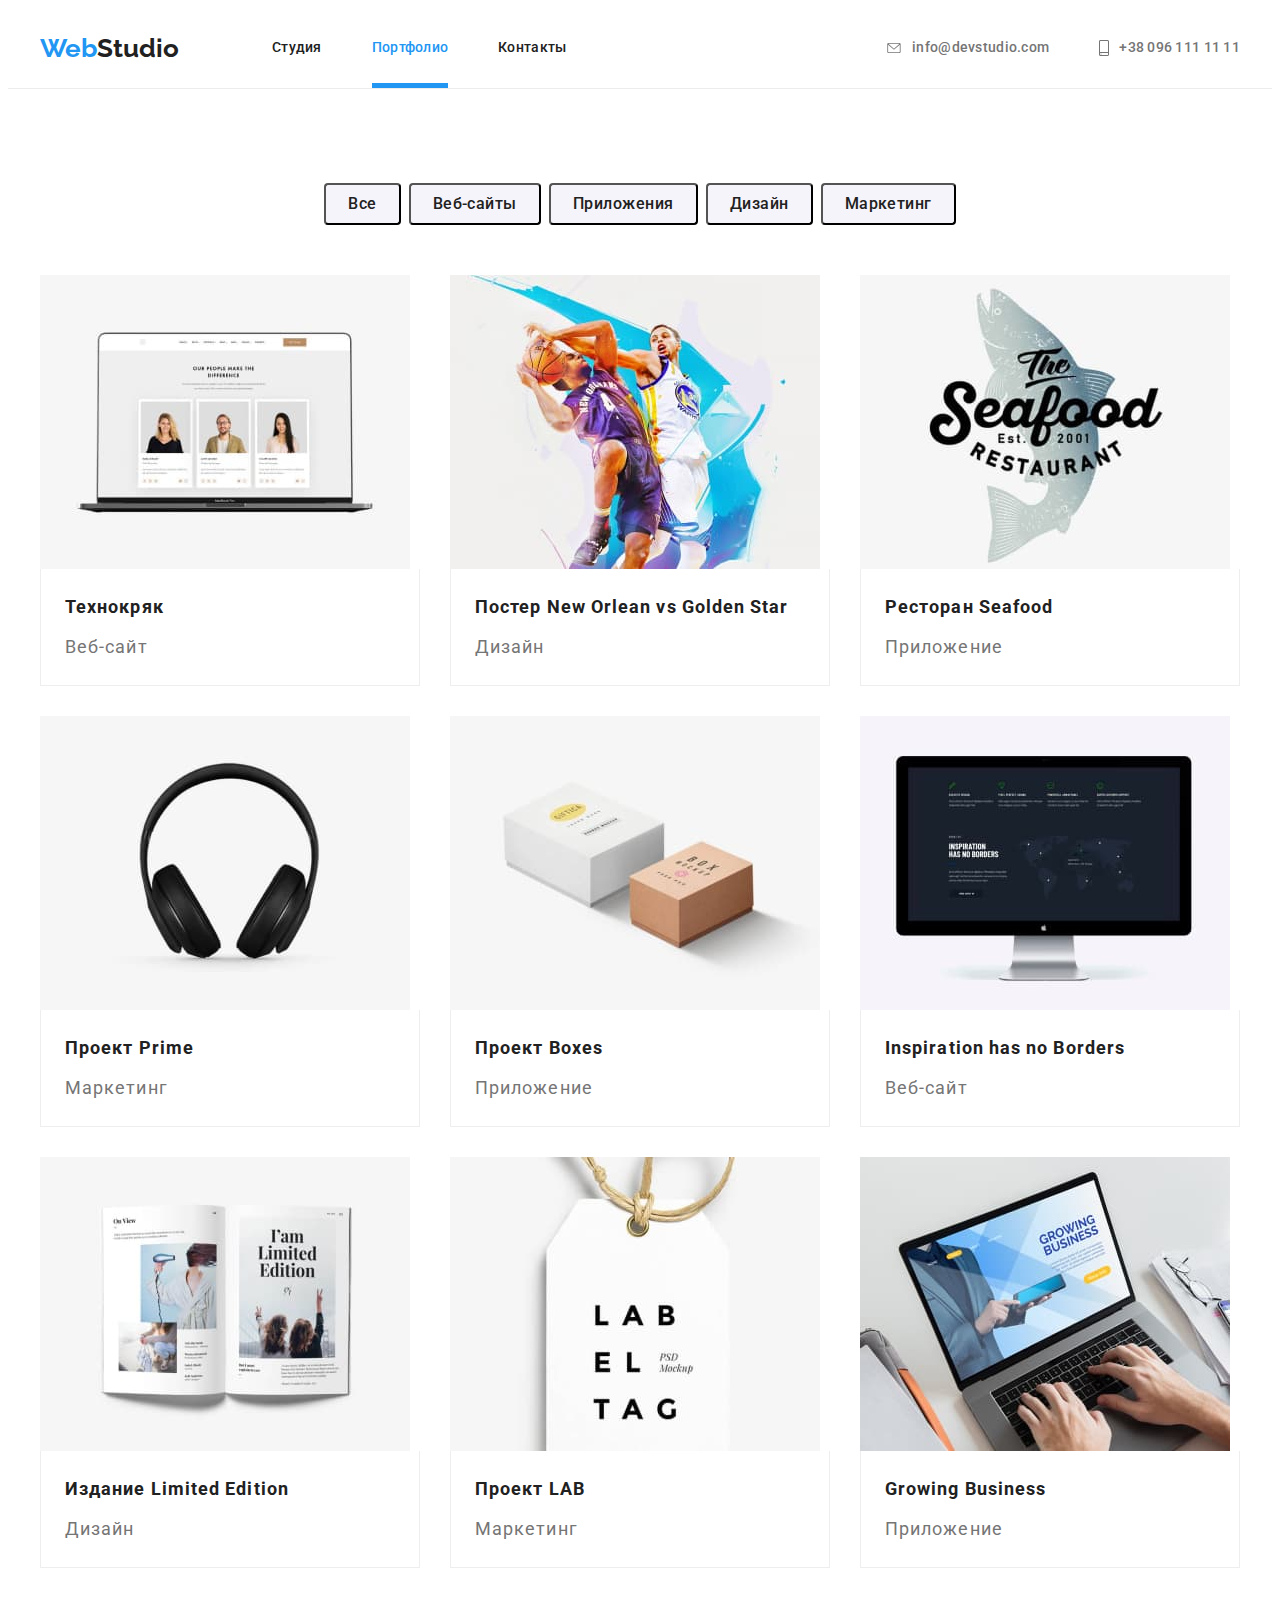
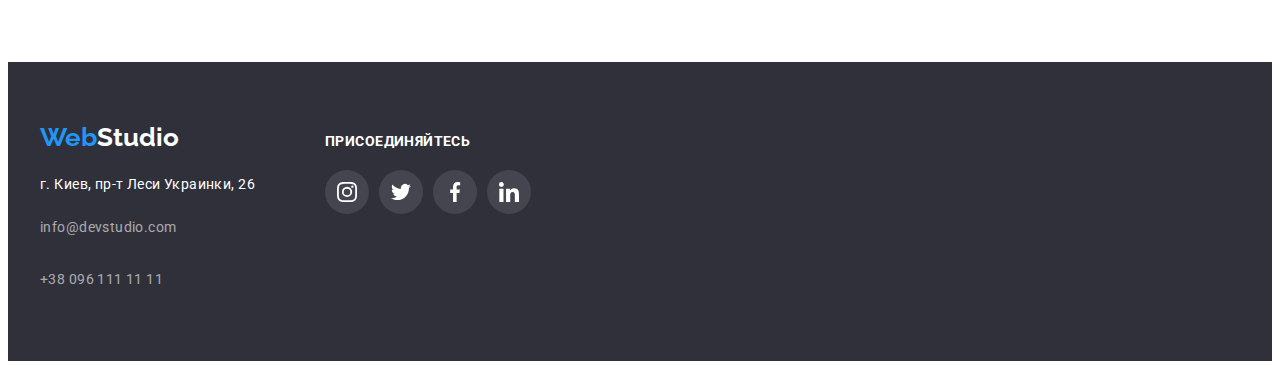
==== portfolio.html @ a8ce711b "Сделана стартовая страница ДЗ 06" ====
<!DOCTYPE html>
<html lang="ru">
<head>
    <meta charset="UTF-8">
    <meta http-equiv="X-UA-Compatible" content="IE=edge">
    <meta name="viewport" content="width=device-width, initial-scale=1.0">
    <title>portfolio</title>
    <link rel="stylesheet" href="https://cdnjs.cloudflare.com/ajax/libs/modern-normalize/1.0.0/modern-normalize.min.css"
        integrity="sha512-ISS7cAi1PEhQ8jnbJpJZMd29NlhNj4AWYyLOSp2CE/CsHxTCu+r+t0D2yoJudVrd0/8fTVPUVDzY5Tvli75u/g=="
        crossorigin="anonymous" />
    <link rel="preconnect" href="https://fonts.gstatic.com">
    <link href="https://fonts.googleapis.com/css2?family=Oleo+Script&family=Raleway:wght@700&family=Roboto:wght@400;500;700;900&display=swap"
        rel="stylesheet">
    <link rel="stylesheet" href="./css/styles.css">
</head>
<body>
    <!--Это шапка страницы-->
    <header class="header">
        <div class="container">
            <nav class="navigation">
                <a class="link logo" href="./index.html">Web<span class="logo-studio-header logo">Studio </span></a>
                <ul class="list navigation-list">
                    <li class="navigation-item"> <a class="link navigation-links" href="./index.html">Студия</a></li>
                    <li class="navigation-item"> <a class="link current navigation-links" href="#">Портфолио</a></li>
                    <li class="navigation-item"> <a class="link navigation-links" href="#">Контакты</a></li>
                </ul>
            </nav>
    
            <ul class="list navigation-list header-contacts">
                <li class="navigation-item ">
                    <a class="link contact-links header-contacts-icon" href="info@devstudio.com">
                        <svg width="16" height="10" class="contact-links-icon">
                            <use href="./images/symbol-defs.svg#envelope-1"></use>
                        </svg>
            
                        info@devstudio.com
                    </a>
            
                </li>
            
                <li class="navigation-item">
                    <a class="link contact-links header-contacts-icon" href="tel:+380961111111">
                        <svg width="10" height="16" class="contact-links-icon">
                            <use href="./images/symbol-defs.svg#smartphone"></use>
                        </svg>
            
                        +38 096 111 11 11
                    </a>
                </li>
            </ul>
        </div>
    </header>

    <!-- Это основной уникальный контен данной страницы-->
    <main>

        <!--Это логический заголовок, который не будет отображаться на странице, но нужен по семантике -->
        <h1 class="visually-hidden">Наши работы</h1>

        <!--PORTFOLIO. SECTION OUR WORKS-->
        <section class="section">
            <div class="container"> 
                <ul class="list list-works-btm">
                    <li class="works-btm-item"><button class="filter-btm" type="button">Все</button></li>
                    <li class="works-btm-item"><button class="filter-btm" type="button">Веб-сайты</button></li>
                    <li class="works-btm-item"><button class="filter-btm" type="button">Приложения</button></li>
                    <li class="works-btm-item"><button class="filter-btm" type="button">Дизайн</button></li>
                    <li class="works-btm-item"><button class="filter-btm" type="button">Маркетинг</button></li>
                </ul>
                                
                <ul class="list work-card-list">
                    <li class="work-card">
                        <a class="link works-overlay-link-wrapper" href="#">
                            <div class="works-overlay-wrapper">
                                <img src="./images/portfolio-img/technokryak.jpg" alt="Монитор ноутбука с тремя портретами" >
                                    <p class="works-overlay-description"> Технокряк это современная площадка распространения коронавируса.
                                        Компании используют эту платформу для цифрового шпионажа и атак
                                        на защищённые сервера конкурентов.
                                    </p>
                            </div>

                            <div class="work-card-content">
                                <h2 class="works-title">Технокряк</h2>
                                <p class="works-description">Веб-сайт</p>
                            </div>     

                        </a>
                    </li>
                    <li class="work-card">
                        <a class="link  works-overlay-link-wrapper" href="#">
                            <div class="works-overlay-wrapper">
                                <img src="./images/portfolio-img/poster-new-orlean.jpg" alt="Два баскетболиста">
                                <p class="works-overlay-description">Lorem ipsum dolor sit amet consectetur adipisicing elit. Impedit inventore, cumque sint atque soluta error non minus modi. Cupiditate modi labore ex quas earum debitis facilis quod culpa voluptatibus eum!</p>
                            </div>
                            
                            <div class="work-card-content">
                                <h2 class="works-title">Постер New Orlean vs Golden Star</h2>
                                <p class="works-description">Дизайн</p>
                            </div>
                        </a>
                    </li>
                    <li class="work-card">
                        <a class="link  works-overlay-link-wrapper" href="#">
                            <div class="works-overlay-wrapper">
                                <img src="./images/portfolio-img/restaurant-seafood.jpg" alt="Логотип Ресторана Seafood">
                                <p class="works-overlay-description">Lorem ipsum dolor sit amet consectetur adipisicing elit. Impedit inventore,
                                    cumque sint atque soluta error non minus modi. Cupiditate modi labore ex quas earum debitis facilis quod
                                    culpa voluptatibus eum!</p>
                            </div>
                            
                            <div class="work-card-content">
                                <h2 class="works-title">Ресторан Seafood</h2>
                                <p class="works-description">Приложение</p>
                            </div>
                         </a>
                    </li>
                    <li class="work-card">
                        <a class="link  works-overlay-link-wrapper" href="#">
                            <div class="works-overlay-wrapper">
                                <img src="./images/portfolio-img/project-prime.jpg" alt="Наушники">
                                <p class="works-overlay-description">Lorem ipsum dolor sit amet consectetur adipisicing elit. Impedit inventore,
                                    cumque sint atque soluta error non minus modi. Cupiditate modi labore ex quas earum debitis facilis quod
                                    culpa voluptatibus eum!</p>
                            </div>
                            
                            <div class="work-card-content">
                                <h2 class="works-title">Проект Prime</h2>
                                <p class="works-description">Маркетинг</p>
                            </div>
                        </a>
                    </li>
                    <li class="work-card">
                        <a class="link  works-overlay-link-wrapper" href="#">
                            <div class="works-overlay-wrapper">
                                <img src="./images/portfolio-img/project-boxes.jpg" alt="Две коробки">
                                <p class="works-overlay-description">Lorem ipsum dolor sit amet consectetur adipisicing elit. Impedit inventore,
                                    cumque sint atque soluta error non minus modi. Cupiditate modi labore ex quas earum debitis facilis quod
                                    culpa voluptatibus eum!</p>
                            </div>
                            
                            <div class="work-card-content">
                                <h2 class="works-title">Проект Boxes</h2>
                                <p class="works-description">Приложение</p>
                            </div>
                        </a>
                    </li>
                    <li class="work-card">
                        <a class="link  works-overlay-link-wrapper" href="#">
                            <div class="works-overlay-wrapper">
                                <img src="./images/portfolio-img/inspiration.jpg" alt="Монитор">
                                <p class="works-overlay-description">Lorem ipsum dolor sit amet consectetur adipisicing elit. Impedit inventore,
                                    cumque sint atque soluta error non minus modi. Cupiditate modi labore ex quas earum debitis facilis quod
                                    culpa voluptatibus eum!</p>
                            </div>
                           
                            <div class="work-card-content">
                                <h2 class="works-title">Inspiration has no Borders</h2>
                                <p class="works-description">Веб-сайт</p>
                            </div> 
                        </a>
                    </li>
                    <li class="work-card">
                        <a class="link  works-overlay-link-wrapper" href="#">
                            <div class="works-overlay-wrapper">
                            <img src="./images/portfolio-img/limited-edition.jpg" alt="Раскрытый журнал">
                                <p class="works-overlay-description">Lorem ipsum dolor sit amet consectetur adipisicing elit. Impedit inventore,
                                    cumque sint atque soluta error non minus modi. Cupiditate modi labore ex quas earum debitis facilis quod
                                    culpa voluptatibus eum!</p>
                            </div>
                            
                            <div class="work-card-content">
                                <h2 class="works-title">Издание Limited Edition</h2>
                                <p class="works-description">Дизайн</p>
                            </div>
                        </a>
                    </li>
                    <li class="work-card">
                    <a class="link  works-overlay-link-wrapper" href="#">
                        <div class="works-overlay-wrapper">
                            <img src="./images/portfolio-img/project-lab.jpg" alt="Этикетка">
                            <p class="works-overlay-description">Lorem ipsum dolor sit amet consectetur adipisicing elit. Impedit inventore,
                                cumque sint atque soluta error non minus modi. Cupiditate modi labore ex quas earum debitis facilis quod
                                culpa voluptatibus eum!</p>
                        </div>
                           
                        <div class="work-card-content">
                            <h2 class="works-title">Проект LAB</h2>
                            <p class="works-description">Маркетинг</p>
                        </div>
                    </a>
                    </li>
                    <li class="work-card">
                        <a class="link  works-overlay-link-wrapper" href="#">
                            <div class="works-overlay-wrapper">
                                <img src="./images/portfolio-img/growing-business.jpg" alt="Человек печатает на ноутбуке">
                                <p class="works-overlay-description">Lorem ipsum dolor sit amet consectetur adipisicing elit. Impedit inventore,
                                    cumque sint atque soluta error non minus modi. Cupiditate modi labore ex quas earum debitis facilis quod
                                    culpa voluptatibus eum!</p>
                            </div>
                            
                            <div class="work-card-content">
                                <h2 class="works-title">Growing Business</h2>
                                <p class="works-description">Приложение</p>
                            </div>
                        </a>
                    </li>
                </ul>
            </div>
        </section>
            
    </main>

        <!--Это подвал страницы-->
<footer>
    <div class="container footer-content">
        <div class="footer-content-item">
            <a class="link logo" href="./index.html">Web<span class="logo-studio-footer logo">Studio</span></a>
            <address class="address">
                <ul class="list">
                    <li class="footer-item">
                        <p>г. Киев, пр-т Леси Украинки, 26 </p>
                    </li>
                    <li class="footer-item"> <a class="link footer-contacts"
                            href="info@devstudio.com">info@devstudio.com</a>
                    </li>
                    <li class="footer-item"> <a class="link footer-contacts" href="tel:+380961111111">+38 096 111 11
                            11</a></li>
                </ul>
            </address>
        </div>

        <div class="footer-content-item">
            <h2 class="join">присоединяйтесь</h2>

            <ul class="list social-list  social-list social-list-footer">
                <li class="soc-link-in-footer">
                    <a href="#" class="link social-list-link social-list-link-footer ">
                        <svg class="social-list-icon social-list-icon-footer">
                            <use href="./images/symbol-defs.svg#instagram-2"> </use>
                        </svg>
                    </a>
                </li>

                <li class="soc-link-in-footer">
                    <a href="#" class="link social-list-link social-list-link-footer">
                        <svg class="social-list-icon social-list-icon-footer">
                            <use href="./images/symbol-defs.svg#twitter-1"> </use>
                        </svg>
                    </a>
                </li>

                <li class="soc-link-in-footer">
                    <a href="#" class="link social-list-link social-list-link-footer ">
                        <svg class="social-list-icon social-list-icon-footer">
                            <use href="./images/symbol-defs.svg#facebook-1"> </use>
                        </svg>
                    </a>
                </li>

                <li class="soc-link-in-footer">
                    <a href="#" class="link social-list-link social-list-link-footer ">
                        <svg class="social-list-icon social-list-icon-footer">
                            <use href="./images/symbol-defs.svg#linkedin-1"> </use>
                        </svg>
                    </a>
                </li>
            </ul>
        </div>
    </div>
</footer>
    
</body>
</html>
---- css/styles.css ----
/* ============= RESET STYLES ============= */

h1,
h2,
h3,
h4,
h5,
h6,
p {
  margin: 0;
}

ul,
ol {
  margin: 0;
  padding: 0;
}

img {
  display: block;
  max-width: 100%;
}

.link {
  text-decoration: none;
}

.list {
  list-style: none;
}

/* ============= END RESET STYLES ============= */

:root {
  --main-font: "Roboto", sans-serif;
  --secondary-font: "Raleway", sans-serif;
  /*--third-font: "Oleo Script", cursive;*/
  --header-color: #212121;
  --content-color: #757575;
  --accent-color: #2196f3;
  --white-color: #ffffff;
  --silver-backgr: #f5f4fa;
  --dark-backgr: #2f303a;
  --btm-hover: #188ce8;
  --header-line: #ececec;
  --work-card-border: #eeeeee;
  --padding-value: 94px;
  --hero-bkg-color: #c4c4c4;
  --social-link-color: #afb1b8;
}

body {
  font-family: var(--main-font);
  /*background: #e5e5e5;*/
  color: var(--content-color);
}

header {
  background: var(--white-color);
  border-bottom: 1px solid var(--header-line);
}

/*  Это патерн для крытия логических заголовков */
.visually-hidden {
  position: absolute !important;
  clip: rect(1px 1px 1px 1px); /* IE6, IE7 */
  clip: rect(1px, 1px, 1px, 1px);
  padding: 0 !important;
  border: 0 !important;
  height: 1px !important;
  width: 1px !important;
  overflow: hidden;
}

/* ============= COMPONENTS ============= */
.container {
  width: 1200px;
  margin: 0 auto;
  padding-left: 15px;
  padding-right: 15px;
}

.section {
  padding-top: var(--padding-value);
  padding-bottom: var(--padding-value);
}

/* ============= END COMPONENTS ============= */

/* ============= HEADER ============= */
.header {
  display: flex;
  align-items: center;
}

.header .container {
  display: flex;
  align-items: center;
}

.navigation {
  display: flex;
  align-items: center;
}

.navigation-list {
  display: flex;
  align-items: center;
  margin-left: 93px;
}

.logo {
  font-family: var(--secondary-font);
  font-weight: 700;
  font-size: 26px;
  line-height: 1.19;
  color: var(--accent-color);

  transition: color 250ms cubic-bezier(0.4, 0, 0.2, 1);

  animation-duration: 3000ms;
}

/* НЕ ЗНАЮ НУЖНЫ ЛИ ЭТИ ЭФФЕКТЫ НА ЛОГОТИПЕ, НО НА ВСЯКИЙ СЛУЧАЙ СДЕЛАЛ. ПРИМЕНЯЕТСЯ И В ШАПКЕ И В ФУТЕРЕ*/
.logo:hover,
.logo:focus {
  color: var(--accent-color);
}

.logo-studio-header {
  color: var(--header-color);
}

.logo-studio-footer {
  color: var(--white-color);
}

.navigation-item:not(:last-child) {
  margin-right: 50px;
}

.navigation-links {
  font-weight: 500;
  font-size: 14px;
  line-height: 1.14;
  letter-spacing: 0.02em;
  color: var(--header-color);

  display: block;
  padding-top: 32px;
  padding-bottom: 32px;

  transition: color 250ms cubic-bezier(0.4, 0, 0.2, 1);
}

.navigation-links:hover,
.navigation-links:focus {
  color: var(--accent-color);
}
/* Это пример дочернего селектора (пример для себя)
/*.navigation-links > .current*/

.current {
  position: relative;
  color: var(--accent-color);
  font-size: 66;
}

.current::after {
  content: "";

  position: absolute;
  left: 0;
  bottom: 0;

  display: block;
  width: 100%;
  height: 5px;
  background-color: var(--accent-color);

  /*display: none; */
}

.header-contacts {
  margin-left: auto;
}

.header .header-contacts {
  display: flex;
  align-items: center;
}

.contact-links {
  font-weight: 500;
  font-size: 14px;
  line-height: 1.14;
  letter-spacing: 0.02em;
  color: var(--content-color);

  display: inline-flex;
  align-items: center;
  padding-top: 32px;
  padding-bottom: 32px;

  transition: color 250ms cubic-bezier(0.4, 0, 0.2, 1);
}

.contact-links-icon {
  fill: currentColor;
  margin-right: 10px;
}

.header-contacts-icon svg:hover,
.header-contacts-icon svg:focus,
.contact-links:hover,
.contact-links:focus {
  fill: var(--accent-color);
  color: var(--accent-color);
}

.current {
  color: var(--accent-color);
}

/* ============= END HEADER ============= */

.hero-backgr {
  background: var(--dark-backgr);

  max-width: 1600px;
  margin-right: auto;
  margin-left: auto;

  background-image: linear-gradient(
      to right,
      rgba(47, 48, 58, 0.4),
      rgba(47, 48, 58, 0.4)
    ),
    url("../images/hero-studio-bkg.jpg");

  background-repeat: no-repeat;
  background-size: cover;
  background-position: center;
  background-color: var(--hero-bkg-color);

  text-align: center;
  padding-top: 200px;
  padding-bottom: 200px;
}

.main-title {
  font-weight: 900;
  font-size: 44px;
  line-height: 1.36;
  letter-spacing: 0.06em;
  text-transform: uppercase;

  color: var(--white-color);

  width: 700px;
  margin: 0 auto;
  margin-bottom: 30px;
}

.order-service-btm {
  font-family: inherit;
  font-weight: 700;
  font-size: 16px;
  line-height: 1.88;
  letter-spacing: 0.06em;

  color: var(--white-color);
  background: var(--accent-color);
  box-shadow: 0px 4px 4px rgba(0, 0, 0, 0.15);
  border-radius: 4px;

  margin: 0 auto;
  padding: 10px 32px;

  transition: background 250ms cubic-bezier(0.4, 0, 0.2, 1);
}

.order-service-btm:hover,
.order-service-btm:focus {
  color: var(--white-color);
  background: var(--btm-hover);
}

.backdrop {
  position: fixed;
  top: 0;
  left: 0;
  width: 100%;
  height: 100%;
  background: rgba(0, 0, 0, 0.2);

  opacity: 1;

  transform: opacity 250ms cubic-bezier(0.4, 0, 0.2, 1);
}

.backdrop.is-hidden {
  opacity: 0;
  pointer-events: none;
  /*transform: translate(-10%, -10%);*/
}

.backdrop.is-hidden .modal {
  transform: translate(-50%, -50%) scale(0.1);
}

.modal {
  position: absolute;
  top: 50%;
  left: 50%;

  width: 528px;
  height: 581px;

  padding: 40px;

  background: var(--white-color);
  box-shadow: 0px 1px 3px rgba(0, 0, 0, 0.12), 0px 1px 1px rgba(0, 0, 0, 0.14),
    0px 2px 1px rgba(0, 0, 0, 0.2);
  border-radius: 4px;

  transform: translate(-50%, -50%) scale(1) rotateZ(360deg);
  transition: transform 250ms cubic-bezier(0.4, 0, 0.2, 1);
}

.modal-close-btm {
  position: absolute;
  top: 8px;
  right: 8px;
  width: 30px;
  height: 30px;

  background: var(--white-color);
  border: 1px solid rgba(0, 0, 0, 0.1);
  border-radius: 50%;

  cursor: pointer;
}

.close-btm-svg {
  display: flex;
  justify-content: center;
  align-items: center;
  fill: var(--header-color);
}

/* =============  STUDIO. ADVANTAGES SECTION  ============= */

.advantages-section {
  padding-top: var(--padding-value);
  padding-bottom: var(--padding-value);
}
.advantages-list {
  display: flex;
  /* padding-top: var(--padding-value);
  padding-bottom: var(--padding-value);*/
  margin-left: -30px;
}

.advantages-item {
  flex-basis: calc(100% / 4 - 30px);
  margin-left: 30px;
}

.advantages-svg-wrapper {
  display: flex;
  justify-content: center;
  align-items: center;

  width: 270px;
  height: 120px;
  margin-bottom: 30px;

  background: var(--silver-backgr);
  border-radius: 4px;
}

.advantages-title {
  font-weight: 700;
  font-size: 14px;
  line-height: 1.14;
  letter-spacing: 0.03em;
  text-transform: uppercase;
  color: var(--header-color);
  margin-bottom: 10px;
}

.advantages-description {
  font-size: 14px;
  line-height: 1.7;
  letter-spacing: 0.03em;
}

/* ============= END  STUDIO. ADVANTAGES SECTION ============= */

/* =============  STUDIO. SECTION: WHAT WE DO  ============= */

.secondary-title {
  font-weight: 700;
  font-size: 36px;
  line-height: 1.17;
  text-align: center;
  letter-spacing: 0.03em;
  color: var(--header-color);

  margin-bottom: 50px;
}

.what-we-do-section {
  padding-bottom: var(--padding-value);
}

.what-we-do-list {
  display: flex;
  margin-left: -30px;

  /*z-index: 1;*/
}

.what-we-do-item {
  position: relative;

  flex-basis: calc(100% / 3 - 30px);
  margin-left: 30px;
}

.what-we-do-title-wrapper {
  position: absolute;
  bottom: 0;

  display: flex;
  align-items: center;
  justify-content: center;

  width: 100%;
  /*width: 370px;*/
  height: 70px;

  background: rgba(47, 48, 58, 0.8);
}

.what-we-do-title {
  font-weight: 700;
  font-size: 14px;
  line-height: 1.14;
  text-align: center;
  letter-spacing: 0.03em;
  text-transform: uppercase;

  color: var(--white-color);
}

/* =============  STUDIO. END SECTION: WHAT WE DO  ============= */

/* =============  STUDIO. SECTION: OUR TEAM  ============= */

.team-section-bkr {
  background: var(--silver-backgr);
}

.team-list {
  display: flex;
  margin-left: -30px;
}

.team-list > li {
  background: var(--white-color);
}

.team-item-wrapper {
  flex-basis: calc(100% / 4 - 30px);
  margin-left: 30px;

  box-shadow: 0px 1px 3px rgba(0, 0, 0, 0.12), 0px 1px 1px rgba(0, 0, 0, 0.14),
    0px 2px 1px rgba(0, 0, 0, 0.2);
  border-radius: 0px 0px 4px 4px;
}

.team-item {
  padding-top: 30px;
  padding-bottom: 30px;
  padding-right: 32px;
  padding-left: 32px;
}

.team-title {
  font-weight: 500;
  font-size: 16px;
  line-height: 1.19;
  text-align: center;
  letter-spacing: 0.03em;
  color: var(--header-color);
  margin-bottom: 10px;
}

.team-position {
  font-size: 16px;
  line-height: 1.19;
  text-align: center;
  letter-spacing: 0.03em;
  margin-bottom: 16px;
}

.social-list {
  display: flex;
  align-items: center;
  justify-content: space-between;
}

.social-list-link {
  display: flex;
  justify-content: center;
  width: 44px;
  height: 44px;
  border-radius: 50%;
  background-color: transparent;
  align-items: center;

  transition: background-color 250ms cubic-bezier(0.4, 0, 0.2, 1);
}

.social-list-link:hover,
.social-list-link:focus {
  background-color: var(--accent-color);
}

.social-list-icon {
  width: 20px;
  height: 20px;
  fill: var(--content-color);
  fill: var(--social-link-color);

  transition: fill 250ms cubic-bezier(0.4, 0, 0.2, 1);
}

.social-list-link:hover .social-list-icon,
.social-list-link:focus .social-list-icon {
  fill: var(--white-color);
}

/* ============= STUDIO. END SECTION: OUR TEAM ============= */

.regular-customers-section {
  padding-top: var(--padding-value);
  padding-bottom: var(--padding-value);
}

.regular-customers-list {
  display: flex;
  margin-left: -30px;
}

.customers-link {
  display: flex;
  justify-content: center;
  align-items: center;
  width: 170px;
  height: 90px;

  border: 1px solid var(--social-link-color);
  box-sizing: border-box;
  border-radius: 4px;

  transition: border-color 250ms cubic-bezier(0.4, 0, 0.2, 1);
}

.customers-list-icon {
  fill: var(--social-link-color);
  transition: fill 250ms cubic-bezier(0.4, 0, 0.2, 1);
}

.customers-link:hover,
.customers-link:focus {
  border-color: var(--accent-color);
}

.customers-link:hover .customers-list-icon,
.customers-link:focus .customers-list-icon {
  fill: var(--accent-color);
}

.customers-list-item {
  box-sizing: border-box;
  flex-basis: calc(100% / 6 - 30px);
  margin-left: 30px;
}

/* ============= STUDIO. SECTION: REGULAR CUSTOMERS  ============= */

/* =============  STUDIO. END SECTION: REGULAR CUSTOMERS  ============= */

/* ============= FOOTER ============= */
footer {
  background: var(--dark-backgr);
  padding-top: 60px;
  padding-bottom: 60px;
}

.footer-content {
  display: flex;
  align-items: baseline;
}

/* !!! Это пример седектора-соседа (коммент для себя) */
.footer-content-item + .footer-content-item {
  margin-left: 70px;
}

.address {
  font-style: normal;
  font-size: 14px;
  line-height: 1.71;
  letter-spacing: 0.03em;
  color: var(--white-color);
  margin-top: 20px;
}

.footer-item:not(:last-child) {
  margin-bottom: 10px;
}

.footer-contacts {
  font-size: 14px;
  line-height: 1.71;
  letter-spacing: 0.03em;
  color: rgba(255, 255, 255, 0.6);

  display: block;
  padding-top: 9px;
  padding-bottom: 9px;

  transition: color 250ms cubic-bezier(0.4, 0, 0.2, 1);
}

.footer-contacts:hover,
.footer-contacts:focus {
  color: var(--accent-color);
}

.social-links {
  display: flex;
}

.join {
  font-weight: 700;
  font-size: 14px;
  line-height: 1.14;
  letter-spacing: 0.03em;
  text-transform: uppercase;
  margin-bottom: 20px;

  color: var(--white-color);
}

.social-list-link-footer {
  background: rgba(255, 255, 255, 0.1);
}

.social-list-footer {
  margin-left: -10px;
}

.social-list-link-footer {
  box-sizing: border-box;
  flex-basis: calc(100% / 4 - 10px);
  /*fill: var(--white-color);*/
  /*margin-left: 10px;*/
}

.social-list-icon-footer {
  fill: var(--white-color);
}

.soc-link-in-footer {
  margin-left: 10px;
}

/* ============= END FOOTER ============= */

/* ============= PORTFOLIO. SECTION OUR WORKS ============= */
.list-works-btm {
  display: flex;
  justify-content: center;
  margin-bottom: 50px;
}

.works-btm-item:not(:last-child) {
  margin-right: 8px;
}

.filter-btm {
  font-family: inherit;
  font-weight: 500;
  font-size: 16px;
  line-height: 1.62;
  text-align: center;
  letter-spacing: 0.03em;

  color: var(--header-color);
  background: var(--silver-backgr);

  border-radius: 4px;

  display: block;
  padding-top: 6px;
  padding-right: 22px;
  padding-bottom: 6px;
  padding-left: 22px;

  transition: color 250ms cubic-bezier(0.4, 0, 0.2, 1),
    background 250ms cubic-bezier(0.4, 0, 0.2, 1),
    box-shadow 250ms cubic-bezier(0.4, 0, 0.2, 1);
}

.filter-btm:hover,
.filter-btm:focus {
  color: var(--white-color);
  background: var(--accent-color);
  box-shadow: 0px 3px 1px rgba(0, 0, 0, 0.1), 0px 1px 2px rgba(0, 0, 0, 0.08),
    0px 2px 2px rgba(0, 0, 0, 0.12);
}

.work-card-list {
  display: flex;
  flex-wrap: wrap;
  margin-top: -30px;
  margin-left: -30px;
}

.work-card-list > li {
  background: var(--white-color);
}

.work-card {
  box-sizing: border-box;
  flex-basis: calc(100% / 3 - 30px);
  margin-top: 30px;
  margin-left: 30px;
}

.works-overlay-wrapper {
  position: relative;
  overflow: hidden;
}

.works-overlay-description {
  position: absolute;
  top: 0;
  left: 0;
  height: 100%;
  background: rgba(33, 150, 243, 0.9);

  font-weight: 400;
  font-size: 18px;
  line-height: 1.6;
  letter-spacing: 0.03em;
  color: var(--white-color);

  padding: 63px 24px;
  /*overflow: scroll;*/
  transform: translateY(100%);

  transition: transform 250ms cubic-bezier(0.4, 0, 0.2, 1);
}

.works-overlay-link-wrapper:hover .works-overlay-description,
.works-overlay-link-wrapper:focus .works-overlay-description {
  transform: translateY(0%);
}

.work-card:hover,
.work-card:focus {
  box-shadow: 0px 1px 1px rgba(0, 0, 0, 0.12), 0px 4px 4px rgba(0, 0, 0, 0.06),
    1px 4px 6px rgba(0, 0, 0, 0.16);
}

.work-card-content {
  border: 1px solid var(--work-card-border);
  border-top: none;
  padding: 20px 24px;
}

.works-title {
  font-weight: 700;
  font-size: 18px;
  line-height: 2;
  letter-spacing: 0.06em;
  color: var(--header-color);

  margin-bottom: 4px;
}

.works-description {
  font-size: 18px;
  line-height: 2;
  letter-spacing: 0.06em;
  color: var(--content-color);
}

/* ============= TND  PORTFOLIO. SECTION OUR WORKS ============= */
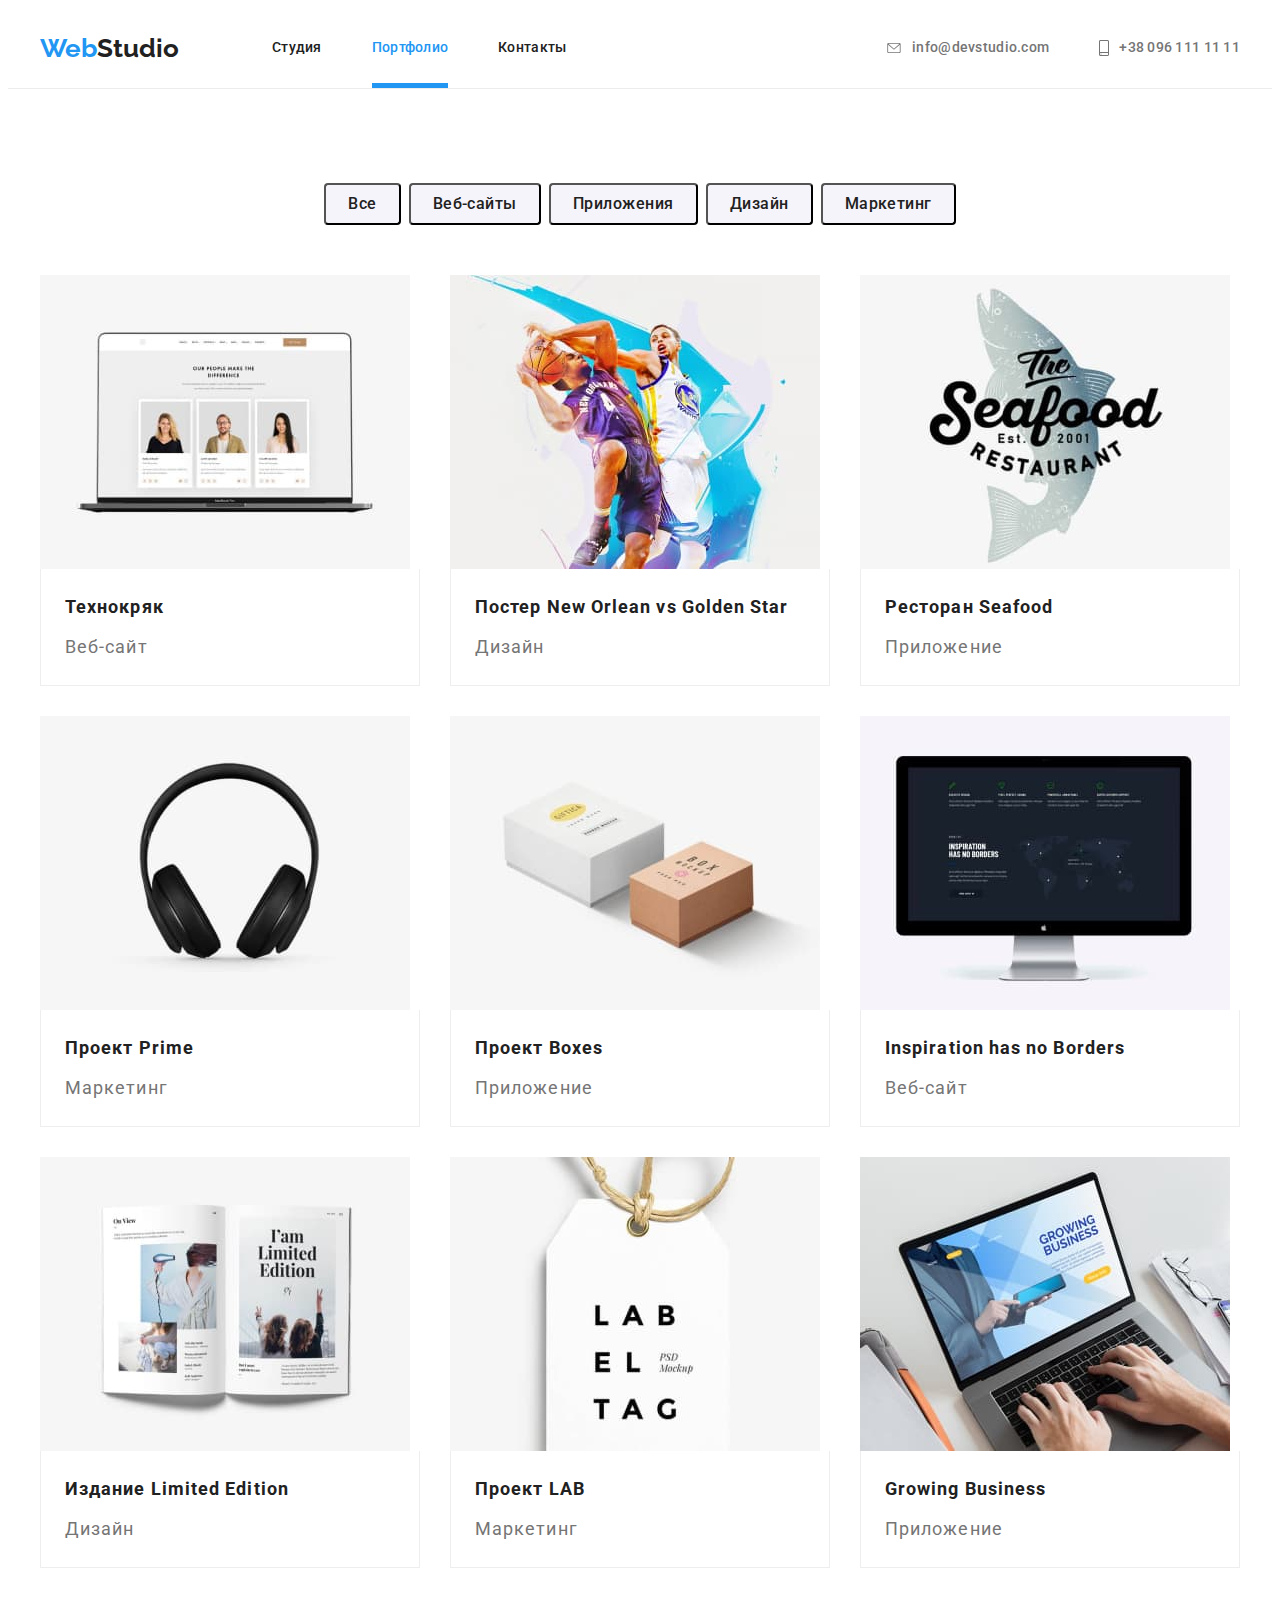
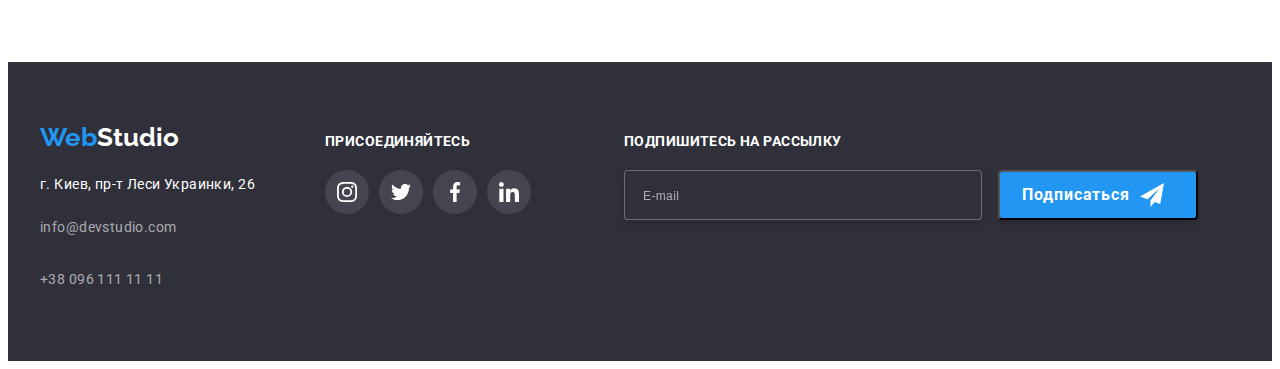
==== commit ba5e549d: "Закончена стилизация формы в футере" ====
--- a/portfolio.html
+++ b/portfolio.html
@@ -211,63 +211,81 @@
     </main>
 
         <!--Это подвал страницы-->
-<footer>
-    <div class="container footer-content">
-        <div class="footer-content-item">
-            <a class="link logo" href="./index.html">Web<span class="logo-studio-footer logo">Studio</span></a>
-            <address class="address">
-                <ul class="list">
-                    <li class="footer-item">
-                        <p>г. Киев, пр-т Леси Украинки, 26 </p>
-                    </li>
-                    <li class="footer-item"> <a class="link footer-contacts"
-                            href="info@devstudio.com">info@devstudio.com</a>
-                    </li>
-                    <li class="footer-item"> <a class="link footer-contacts" href="tel:+380961111111">+38 096 111 11
-                            11</a></li>
-                </ul>
-            </address>
+    <footer>
+        <div class="container footer-content">
+            <div class="footer-content-item">
+                <a class="link logo" href="./index.html">Web<span class="logo-studio-footer logo">Studio</span></a>
+                <address class="address">
+                    <ul class="list">
+                        <li class="footer-item">
+                            <p>г. Киев, пр-т Леси Украинки, 26 </p>
+                        </li>
+                        <li class="footer-item"> <a class="link footer-contacts"
+                                href="info@devstudio.com">info@devstudio.com</a>
+                        </li>
+                        <li class="footer-item"> <a class="link footer-contacts" href="tel:+380961111111">+38 096 111 11
+                                11</a></li>
+                    </ul>
+                </address>
+            </div>
+    
+            <div class="footer-content-item">
+                <h2 class="join">Присоединяйтесь</h2>
+    
+                <ul class="list social-list  social-list social-list-footer">
+                    <li class="soc-link-in-footer">
+                        <a href="#" class="link social-list-link social-list-link-footer ">
+                            <svg class="social-list-icon social-list-icon-footer">
+                                <use href="./images/symbol-defs.svg#instagram-2"> </use>
+                            </svg>
+                        </a>
+                    </li>
+    
+                    <li class="soc-link-in-footer">
+                        <a href="#" class="link social-list-link social-list-link-footer">
+                            <svg class="social-list-icon social-list-icon-footer">
+                                <use href="./images/symbol-defs.svg#twitter-1"> </use>
+                            </svg>
+                        </a>
+                    </li>
+    
+                    <li class="soc-link-in-footer">
+                        <a href="#" class="link social-list-link social-list-link-footer ">
+                            <svg class="social-list-icon social-list-icon-footer">
+                                <use href="./images/symbol-defs.svg#facebook-1"> </use>
+                            </svg>
+                        </a>
+                    </li>
+    
+                    <li class="soc-link-in-footer">
+                        <a href="#" class="link social-list-link social-list-link-footer ">
+                            <svg class="social-list-icon social-list-icon-footer">
+                                <use href="./images/symbol-defs.svg#linkedin-1"> </use>
+                            </svg>
+                        </a>
+                    </li>
+                </ul>
+            </div>
+    
+            <div class="mailing">
+                <b class="join">Подпишитесь на рассылку</b>
+                <span class="footer-email-wrapper">
+                    <form action="#" autocomplete="off">
+                        <lable for="user-mail-in-footer"></lable>
+                        <input class="email-input-footer" type="email" name="user-mail-in-footer" id="user_mail-in-footer"
+                            placeholder="E-mail">
+    
+                        <button class="subscribe-btm" type="submit">Подписаться
+                            <svg width="24" height="24" class="contact-links-icon">
+                                <use href="./images/symbol-defs.svg#icon-send"></use>
+                            </svg>
+                        </button>
+                    </form>
+                </span>
+            </div>
         </div>
-
-        <div class="footer-content-item">
-            <h2 class="join">присоединяйтесь</h2>
-
-            <ul class="list social-list  social-list social-list-footer">
-                <li class="soc-link-in-footer">
-                    <a href="#" class="link social-list-link social-list-link-footer ">
-                        <svg class="social-list-icon social-list-icon-footer">
-                            <use href="./images/symbol-defs.svg#instagram-2"> </use>
-                        </svg>
-                    </a>
-                </li>
-
-                <li class="soc-link-in-footer">
-                    <a href="#" class="link social-list-link social-list-link-footer">
-                        <svg class="social-list-icon social-list-icon-footer">
-                            <use href="./images/symbol-defs.svg#twitter-1"> </use>
-                        </svg>
-                    </a>
-                </li>
-
-                <li class="soc-link-in-footer">
-                    <a href="#" class="link social-list-link social-list-link-footer ">
-                        <svg class="social-list-icon social-list-icon-footer">
-                            <use href="./images/symbol-defs.svg#facebook-1"> </use>
-                        </svg>
-                    </a>
-                </li>
-
-                <li class="soc-link-in-footer">
-                    <a href="#" class="link social-list-link social-list-link-footer ">
-                        <svg class="social-list-icon social-list-icon-footer">
-                            <use href="./images/symbol-defs.svg#linkedin-1"> </use>
-                        </svg>
-                    </a>
-                </li>
-            </ul>
-        </div>
-    </div>
-</footer>
+    
+    </footer>
     
 </body>
 </html>--- a/css/styles.css
+++ b/css/styles.css
@@ -349,6 +349,136 @@
   fill: var(--header-color);
 }
 
+.modal-form {
+  display: flex;
+  flex-direction: column;
+}
+
+.modal-form-field {
+  /*position: relative;*/
+}
+
+.modal-form-input-wrapper {
+  position: relative;
+  display: block;
+  margin-top: 4px;
+}
+
+.modal-form-input {
+  display: block;
+  width: 100%;
+  height: 40px;
+
+  padding-left: 42px;
+
+  border: 1px solid rgba(33, 33, 33, 0.2);
+  box-sizing: border-box;
+  border-radius: 4px;
+}
+
+.modal-form-input:focus {
+  outline: none;
+  border-color: var(--accent-color);
+}
+
+.modal-form-icon {
+  position: absolute;
+  top: 50%;
+  left: 15px;
+  transform: translateY(-50%);
+}
+
+.modal-form-input:focus + .modal-form-icon {
+  fill: var(--accent-color);
+}
+
+.modal-form-message {
+  width: 100%;
+  height: 120px;
+  padding: 12px 16px;
+
+  border: 1px solid rgba(33, 33, 33, 0.2);
+  box-sizing: border-box;
+  border-radius: 4px;
+
+  resize: none;
+  transition: border-color 250ms cubic-bezier(0.4, 0, 0.2, 1);
+}
+
+.modal-form-message::placeholder {
+  font-family: inherit;
+  font-size: 12px;
+  line-height: 1.17;
+  letter-spacing: 0.01em;
+
+  color: rgba(117, 117, 117, 0.5);
+}
+
+.modal-form-message:focus {
+  outline: none;
+  border-color: var(--accent-color);
+}
+
+.modal-form-check-desck {
+  display: flex;
+  align-items: center;
+  font-family: inherit;
+  font-size: 14px;
+  line-height: 1.7px;
+
+  letter-spacing: 0.03em;
+
+  color: var(--content-color);
+}
+
+.modal-form-check-desck::before {
+  display: block;
+  content: "";
+  width: 16px;
+  height: 15px;
+  border: 1px solid var(--header-color);
+  margin-right: 8px;
+}
+
+.modal-form-consent:checked + .modal-form-check-desck::before {
+  background-color: var(--accent-color);
+  background-image: url("../images/checkmark-1.svg");
+  background-repeat: no-repeat;
+  background-position: center;
+  border-color: var(--accent-color);
+}
+
+.modal-form-consent:focus + .modal-form-check-desck::before {
+  border: 1px solid var(--accent-color);
+}
+
+.modal-submit-btm {
+  font-family: inherit;
+  font-weight: 700;
+  font-size: 16px;
+  line-height: 1.76;
+  letter-spacing: 0.06em;
+  align-self: center;
+
+  /*width: 200px;
+  height: 50px;*/
+  /*margin: 0 auto;*/
+
+  padding: 10px 50px;
+
+  color: var(--white-color);
+  background: var(--accent-color);
+  box-shadow: 0px 4px 4px rgba(0, 0, 0, 0.15);
+  border-radius: 4px;
+
+  transition: background 250ms cubic-bezier(0.4, 0, 0.2, 1);
+}
+
+.modal-submit-btm:hover,
+.modal-submit-btm:focus {
+  background: var(--btm-hover);
+}
+
 /* =============  STUDIO. ADVANTAGES SECTION  ============= */
 
 .advantages-section {
@@ -646,17 +776,6 @@
   display: flex;
 }
 
-.join {
-  font-weight: 700;
-  font-size: 14px;
-  line-height: 1.14;
-  letter-spacing: 0.03em;
-  text-transform: uppercase;
-  margin-bottom: 20px;
-
-  color: var(--white-color);
-}
-
 .social-list-link-footer {
   background: rgba(255, 255, 255, 0.1);
 }
@@ -680,6 +799,85 @@
   margin-left: 10px;
 }
 
+.mailing {
+  margin-left: 93px;
+}
+
+.join {
+  display: block;
+  font-weight: 700;
+  font-size: 14px;
+  line-height: 1.14;
+  letter-spacing: 0.03em;
+  text-transform: uppercase;
+  margin-bottom: 20px;
+
+  color: var(--white-color);
+}
+
+.footer-email-wrapper {
+  display: flex;
+}
+
+.email-input-footer {
+  width: 358px;
+  height: 50px;
+
+  background: #2f303a;
+
+  border: 1px solid rgba(255, 255, 255, 0.3);
+  box-sizing: border-box;
+  filter: drop-shadow(0px 4px 4px rgba(0, 0, 0, 0.15));
+  border-radius: 4px;
+
+  margin-right: 12px;
+}
+
+.email-input-footer::placeholder {
+  font-family: inherit;
+  font-size: 12px;
+  line-height: 1.25;
+  letter-spacing: 0.03em;
+  padding: 15px 16px;
+
+  color: rgba(255, 255, 255, 0.6);
+}
+
+.email-input-footer:focus {
+  color: var(--white-color);
+  padding: 15px 16px;
+}
+
+.email-input-footer:not(:placeholder-shown) {
+  color: var(--white-color);
+  padding: 15px 16px;
+}
+
+.subscribe-btm {
+  display: inline-flex;
+  justify-content: center;
+  align-items: center;
+
+  font-family: inherit;
+  font-weight: 700;
+  font-size: 16px;
+  line-height: 1.88;
+  letter-spacing: 0.06em;
+
+  width: 200px;
+  height: 50px;
+
+  color: var(--white-color);
+  background: var(--accent-color);
+  box-shadow: 0px 4px 4px rgba(0, 0, 0, 0.15);
+  border-radius: 4px;
+
+  transition: background 250ms cubic-bezier(0.4, 0, 0.2, 1);
+}
+
+.subscribe-btm svg {
+  margin-left: 10px;
+}
 /* ============= END FOOTER ============= */
 
 /* ============= PORTFOLIO. SECTION OUR WORKS ============= */
